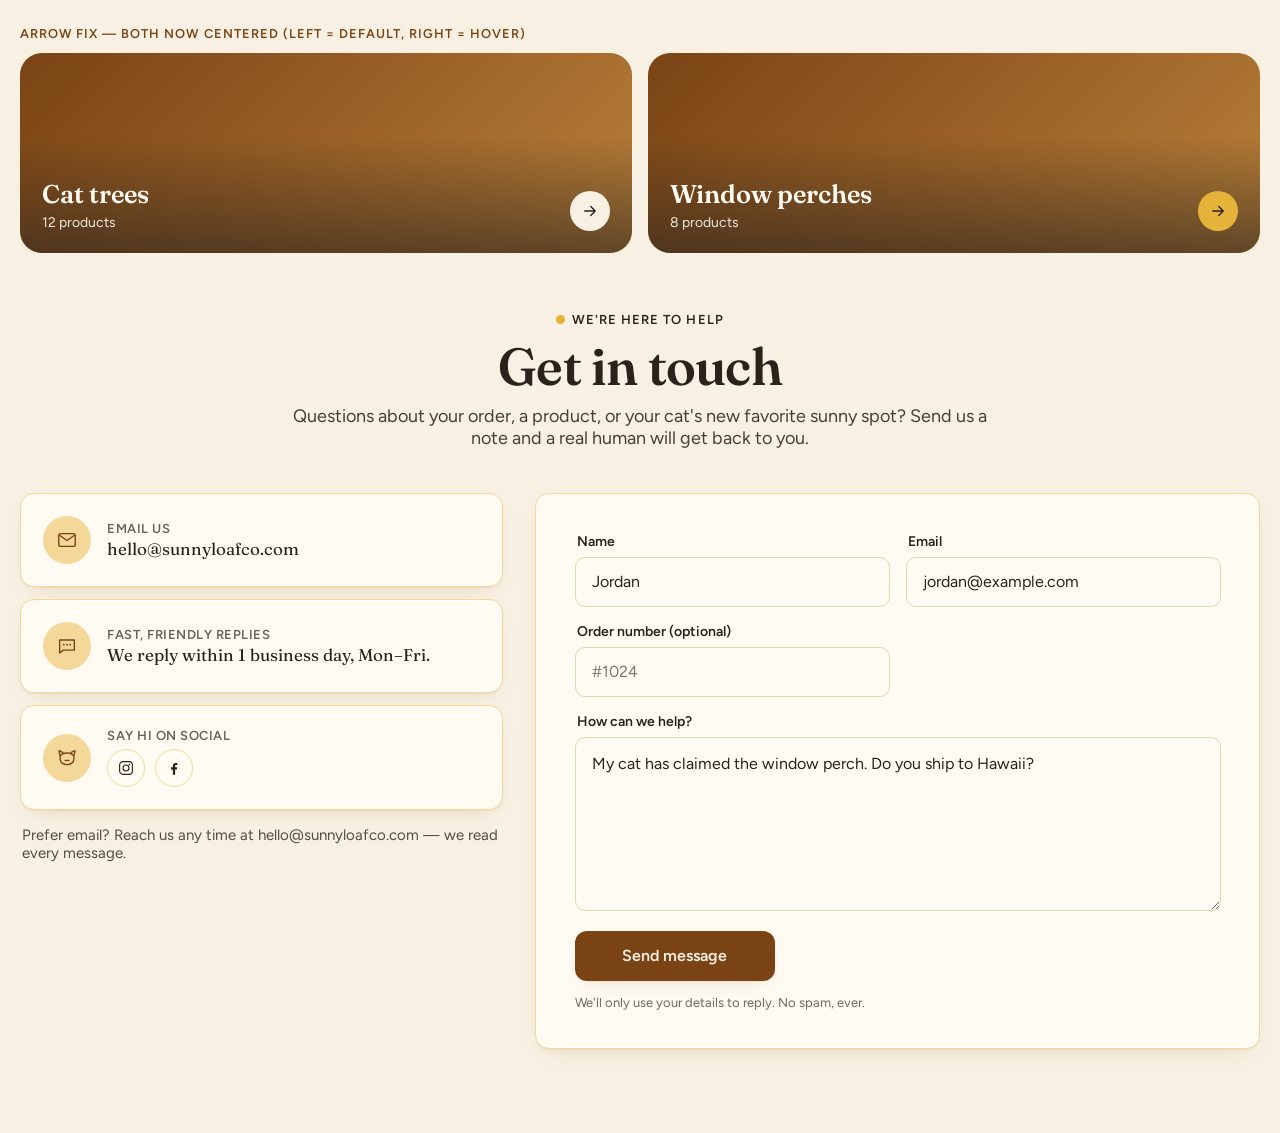
==== docs/preview/contact.html @ ccc84b8a "Add professional contact page, center bento arrow, polish tiles - New sl-contact section: two-column" ====
<!doctype html>
<html lang="en"><head><meta charset="utf-8"><meta name="viewport" content="width=device-width, initial-scale=1"><title>Contact preview</title>
<link href="https://fonts.googleapis.com/css2?family=Fraunces:ital,opsz,wght@0,9..144,400;0,9..144,600;1,9..144,400&family=Figtree:wght@400;500;600&display=swap" rel="stylesheet">
<link rel="stylesheet" href="../../assets/sunnyloaf.css">
<style>
 :root{--font-heading--family:'Fraunces',serif;--font-body--family:'Figtree',sans-serif;--font-subheading--family:'Figtree',sans-serif;--page-width:1280px;--page-margin:20px}
 *{box-sizing:border-box}body{margin:0;background:var(--sl-milk);color:var(--sl-charcoal);font-family:var(--font-body--family)}
 h1,h2,h3{font-family:var(--font-heading--family);font-weight:600}
 .button{display:inline-flex;align-items:center;justify-content:center;background:var(--sl-crust);color:var(--sl-milk);border-radius:12px;font-weight:600;text-decoration:none;padding:0 28px;min-height:50px;border:none;font-family:var(--font-body--family);cursor:pointer;font-size:1rem}
 .demo-label{max-width:1280px;margin:28px auto 0;padding:0 20px;font:600 0.8rem/1 'Figtree';letter-spacing:.08em;text-transform:uppercase;color:var(--sl-crust)}
 .bento-demo{max-width:1280px;margin:12px auto 0;padding:0 20px;display:grid;grid-template-columns:repeat(2,1fr);gap:16px}
 .bento-card{position:relative;height:200px;border-radius:22px;overflow:hidden;background:linear-gradient(135deg,#7a4314,#b9803a)}
 .bento-card::after{content:'';position:absolute;inset:0;background:linear-gradient(0deg,rgba(42,35,28,.62),transparent 58%)}
 .sl-bento__label{position:absolute;inset:auto 0 0 0;display:flex;align-items:flex-end;justify-content:space-between;gap:12px;padding:22px;z-index:2}
 .sl-bento__title{margin:0;color:#fffbf3;font-size:1.6rem}
 .sl-bento__count{display:block;margin-top:4px;font-size:.875rem;color:#fffbf3;opacity:.9}
</style></head>
<body class="sl-warm-shadows">

<p class="demo-label">Arrow fix — both now centered (left = default, right = hover)</p>
<div class="bento-demo">
  <div class="bento-card">
    <div class="sl-bento__label">
      <span><h3 class="sl-bento__title">Cat trees</h3><span class="sl-bento__count">12 products</span></span>
      <span class="sl-bento__arrow"><span class="sl-icon"><svg viewBox="0 0 24 24" fill="none" stroke="currentColor" stroke-width="1.8" stroke-linecap="round" stroke-linejoin="round"><path d="M5 12h14M13 6l6 6-6 6"/></svg></span></span>
    </div>
  </div>
  <div class="bento-card">
    <div class="sl-bento__label">
      <span><h3 class="sl-bento__title">Window perches</h3><span class="sl-bento__count">8 products</span></span>
      <span class="sl-bento__arrow" style="background:var(--sl-butter)"><span class="sl-icon"><svg viewBox="0 0 24 24" fill="none" stroke="currentColor" stroke-width="1.8" stroke-linecap="round" stroke-linejoin="round"><path d="M5 12h14M13 6l6 6-6 6"/></svg></span></span>
    </div>
  </div>
</div>

<div class="sl-contact sl-section sl-scheme--light" style="--sl-pad-top:56px;--sl-pad-bottom:84px">
  <div class="sl-container">
    <div class="sl-section-head sl-section-head--center">
      <p class="sl-eyebrow">We're here to help</p>
      <h1 class="sl-heading sl-contact__heading">Get in touch</h1>
      <p class="sl-subheading">Questions about your order, a product, or your cat's new favorite sunny spot? Send us a note and a real human will get back to you.</p>
    </div>
    <div class="sl-contact__grid">
      <aside class="sl-contact__aside">
        <a class="sl-contact__method sl-card sl-card--shadow" href="#">
          <span class="sl-contact__method-icon"><span class="sl-icon"><svg viewBox="0 0 24 24" fill="none" stroke="currentColor" stroke-width="1.5" stroke-linejoin="round"><rect x="3" y="5" width="18" height="14" rx="2"/><path d="M3.5 6.5 12 12.5l8.5-6"/></svg></span></span>
          <span class="sl-contact__method-body"><span class="sl-contact__method-label">Email us</span><span class="sl-contact__method-value">hello@sunnyloafco.com</span></span>
        </a>
        <div class="sl-contact__method sl-card sl-card--shadow">
          <span class="sl-contact__method-icon"><span class="sl-icon"><svg viewBox="0 0 24 24" fill="none" stroke="currentColor" stroke-width="1.5" stroke-linejoin="round"><path d="M4 5.5h16v11H8l-4 3.2z"/><path d="M8.5 10.5h.01M12 10.5h.01M15.5 10.5h.01" stroke-width="2" stroke-linecap="round"/></svg></span></span>
          <span class="sl-contact__method-body"><span class="sl-contact__method-label">Fast, friendly replies</span><span class="sl-contact__method-value">We reply within 1 business day, Mon–Fri.</span></span>
        </div>
        <div class="sl-contact__method sl-card sl-card--shadow">
          <span class="sl-contact__method-icon"><span class="sl-icon"><svg viewBox="0 0 24 24" fill="none" stroke="currentColor" stroke-width="1.5" stroke-linejoin="round"><path d="M4.5 9.5 3.2 4.8c-.1-.5.4-.9.9-.6L8 6.3M19.5 9.5l1.3-4.7c.1-.5-.4-.9-.9-.6L16 6.3"/><path d="M4.5 10.5c0-2.2 3.4-4 7.5-4s7.5 1.8 7.5 4v2.8c0 3.5-3.4 5.9-7.5 5.9s-7.5-2.4-7.5-5.9z"/><path d="M9.3 12.2h.01M14.7 12.2h.01" stroke-width="2"/><path d="M12 14.2c-.7.8-1.8.8-2.5 0M12 14.2c.7.8 1.8.8 2.5 0"/></svg></span></span>
          <span class="sl-contact__method-body"><span class="sl-contact__method-label">Say hi on social</span>
            <span class="sl-contact__social">
              <a href="#" aria-label="Instagram"><span class="sl-icon"><svg viewBox="0 0 24 24" fill="none" stroke="currentColor" stroke-width="1.5"><rect x="3.5" y="3.5" width="17" height="17" rx="4.5"/><circle cx="12" cy="12" r="4"/><circle cx="16.6" cy="7.4" r="1.1" fill="currentColor" stroke="none"/></svg></span></a>
              <a href="#" aria-label="Facebook"><span class="sl-icon"><svg viewBox="0 0 24 24" fill="currentColor"><path d="M13.5 21v-7h2.4l.4-2.9h-2.8V9.3c0-.84.26-1.4 1.46-1.4H16.5V5.3c-.27-.04-1.2-.12-2.27-.12-2.25 0-3.79 1.37-3.79 3.9v2.02H8v2.9h2.44V21z"/></svg></span></a>
            </span>
          </span>
        </div>
        <p class="sl-contact__note">Prefer email? Reach us any time at hello@sunnyloafco.com — we read every message.</p>
      </aside>

      <div class="sl-contact__form-wrap sl-card sl-card--shadow">
        <div class="sl-contact__fields">
          <div class="sl-field sl-field--half"><label>Name</label><input class="sl-input" type="text" value="Jordan"></div>
          <div class="sl-field sl-field--half"><label>Email</label><input class="sl-input" type="email" value="jordan@example.com"></div>
          <div class="sl-field sl-field--half"><label>Order number (optional)</label><input class="sl-input" type="text" placeholder="#1024"></div>
          <div class="sl-field sl-field--full"><label>How can we help?</label><textarea class="sl-input sl-textarea" rows="6">My cat has claimed the window perch. Do you ship to Hawaii?</textarea></div>
        </div>
        <button class="button sl-contact__submit">Send message</button>
        <p class="sl-contact__privacy">We'll only use your details to reply. No spam, ever.</p>
      </div>
    </div>
  </div>
</div>
</body></html>
---- assets/sunnyloaf.css ----
/*
 * Sunny Loaf Co. brand layer for the Horizon theme.
 * Loaded after base.css. Holds the three colour schemes, warm shadows and the
 * styles for every custom `sl-*` section and block.
 */

:root {
  --sl-milk: #f8f1e3;
  --sl-milk-rgb: 248 241 227;
  --sl-charcoal: #2a231c;
  --sl-charcoal-rgb: 42 35 28;
  --sl-crust: #7a4314;
  --sl-crust-rgb: 122 67 20;
  --sl-butter: #e5b33a;
  --sl-butter-rgb: 229 179 58;
  --sl-wheat: #f3d89a;
  --sl-wheat-rgb: 243 216 154;
  --sl-warm-white: #fffbf3;
  --sl-line: #e8d5a8;
  --sl-radius-sm: 10px;
  --sl-radius: 14px;
  --sl-radius-lg: 22px;
  --sl-shadow: 0 1px 2px rgb(var(--sl-crust-rgb) / 0.06), 0 8px 24px -12px rgb(var(--sl-crust-rgb) / 0.22);
  --sl-shadow-lift: 0 2px 4px rgb(var(--sl-crust-rgb) / 0.08), 0 18px 36px -16px rgb(var(--sl-crust-rgb) / 0.3);
  --sl-section-space: clamp(48px, 8vw, 104px);
  --sl-gap: clamp(12px, 2vw, 24px);
}

/* ---------- Colour schemes ---------- */
.sl-scheme--light,
.sl-scheme--accent,
.sl-scheme--dark {
  color: var(--color-foreground);
  background-color: var(--color-background);
}

.sl-scheme--light {
  --color-background: var(--sl-milk);
  --color-background-rgb: var(--sl-milk-rgb);
  --color: var(--sl-charcoal);
  --color-foreground: var(--sl-charcoal);
  --color-foreground-rgb: var(--sl-charcoal-rgb);
  --color-border: var(--sl-wheat);
  --color-border-rgb: var(--sl-wheat-rgb);
  --sl-card-bg: var(--sl-warm-white);
}

.sl-scheme--accent {
  --color-background: var(--sl-wheat);
  --color-background-rgb: var(--sl-wheat-rgb);
  --color: var(--sl-charcoal);
  --color-foreground: var(--sl-charcoal);
  --color-foreground-rgb: var(--sl-charcoal-rgb);
  --color-border: var(--sl-butter);
  --color-border-rgb: var(--sl-butter-rgb);
  --sl-card-bg: var(--sl-milk);
}

.sl-scheme--dark {
  --color-background: var(--sl-charcoal);
  --color-background-rgb: var(--sl-charcoal-rgb);
  --color: var(--sl-milk);
  --color-foreground: var(--sl-milk);
  --color-foreground-rgb: var(--sl-milk-rgb);
  --color-border: rgb(var(--sl-milk-rgb) / 0.18);
  --color-border-rgb: var(--sl-milk-rgb);
  --color-primary-button-border: var(--sl-butter);
  --color-secondary-button-background: transparent;
  --color-secondary-button-text: var(--sl-milk);
  --color-secondary-button-border: var(--sl-butter);
  --color-secondary-button-hover-background: rgb(var(--sl-butter-rgb) / 0.16);
  --color-secondary-button-hover-text: var(--sl-milk);
  --color-secondary-button-hover-border: var(--sl-butter);
  --color-input-background: rgb(var(--sl-milk-rgb) / 0.08);
  --color-input-text: var(--sl-milk);
  --color-input-border: rgb(var(--sl-milk-rgb) / 0.3);
  --sl-card-bg: rgb(var(--sl-milk-rgb) / 0.06);
}

.sl-scheme--dark a:not(.button, .button-secondary):hover {
  color: var(--sl-butter);
}

/* Warm shadows (Theme settings > Sunny Loaf) */
.sl-warm-shadows :is(.button, .add-to-cart-button):not(.button-unstyled, .button-secondary) {
  box-shadow: var(--sl-shadow);
}

.sl-warm-shadows :is(.product-card, .sl-card) {
  transition: box-shadow 0.25s ease, transform 0.25s ease;
}

@media (any-pointer: fine) {
  .sl-warm-shadows .sl-card--shadow:hover {
    transform: translateY(-3px);
    box-shadow: var(--sl-shadow-lift);
  }
}

/* Sun Butter as a highlight and hover only */
::selection {
  background: var(--sl-wheat);
  color: var(--sl-charcoal);
}

:focus-visible {
  outline-color: var(--sl-crust);
}

/* ---------- Shared building blocks ---------- */
.sl-section {
  padding-block: var(--sl-pad-top, var(--sl-section-space)) var(--sl-pad-bottom, var(--sl-section-space));
}

.sl-container {
  width: 100%;
  max-width: var(--page-width, 1280px);
  margin-inline: auto;
  padding-inline: var(--page-margin, 16px);
}

.sl-eyebrow {
  display: inline-flex;
  align-items: center;
  gap: 0.5em;
  margin: 0 0 12px;
  font-family: var(--font-subheading--family);
  font-weight: 600;
  font-size: 0.8125rem;
  letter-spacing: 0.08em;
  text-transform: uppercase;
}

.sl-eyebrow::before {
  content: '';
  width: 0.7em;
  height: 0.7em;
  border-radius: 50%;
  background: var(--sl-butter);
  flex: none;
}

.sl-heading {
  margin: 0;
  letter-spacing: -0.015em;
  text-wrap: balance;
}

.sl-subheading {
  margin: 12px 0 0;
  max-width: 60ch;
  font-size: clamp(1rem, 0.95rem + 0.3vw, 1.125rem);
  opacity: 0.86;
  text-wrap: pretty;
}

.sl-section-head {
  margin-bottom: clamp(24px, 4vw, 44px);
}

.sl-section-head--center {
  text-align: center;
}

.sl-section-head--center .sl-subheading {
  margin-inline: auto;
}

.sl-rte > :first-child {
  margin-top: 0;
}

.sl-rte > :last-child {
  margin-bottom: 0;
}

.sl-card {
  background: var(--sl-card-bg, var(--sl-warm-white));
  border: 1px solid var(--color-border);
  border-radius: var(--sl-radius);
}

.sl-warm-shadows .sl-card--shadow {
  box-shadow: var(--sl-shadow);
}

.sl-icon {
  display: inline-flex;
  align-items: center;
  justify-content: center;
  width: var(--sl-icon-size, 44px);
  height: var(--sl-icon-size, 44px);
  flex: none;
}

.sl-icon svg,
.sl-icon img {
  width: 100%;
  height: 100%;
  object-fit: contain;
}

.sl-buttons {
  display: flex;
  flex-wrap: wrap;
  gap: 12px;
  margin-top: 28px;
}

.sl-buttons .button,
.sl-buttons .button-secondary {
  min-height: 48px;
  padding-inline: 28px;
}

.sl-placeholder-note {
  display: inline-block;
  margin-bottom: 8px;
  padding: 2px 10px;
  border-radius: 100px;
  background: var(--sl-butter);
  color: var(--sl-charcoal);
  font-size: 0.75rem;
  font-weight: 600;
}

.sl-editor-note {
  padding: 16px;
  border: 1px dashed var(--sl-crust);
  border-radius: var(--sl-radius-sm);
  font-size: 0.875rem;
}

.sl-visually-hidden {
  position: absolute !important;
  width: 1px;
  height: 1px;
  overflow: hidden;
  clip: rect(0 0 0 0);
  white-space: nowrap;
}

/* ---------- Hero ---------- */
.sl-hero {
  position: relative;
  display: grid;
  min-height: var(--sl-hero-height-mobile, 78svh);
  overflow: hidden;
  isolation: isolate;
}

@media screen and (min-width: 750px) {
  .sl-hero {
    min-height: var(--sl-hero-height, 72vh);
  }
}

.sl-hero__media {
  position: absolute;
  inset: 0;
  z-index: -2;
}

.sl-hero__media img,
.sl-hero__media video {
  width: 100%;
  height: 100%;
  object-fit: cover;
  object-position: var(--sl-focal, center);
}

@media screen and (max-width: 749px) {
  .sl-hero__media img,
  .sl-hero__media video {
    object-position: var(--sl-focal-mobile, var(--sl-focal, center));
  }

  .sl-hero__media--has-mobile .sl-hero__img--desktop {
    display: none;
  }
}

@media screen and (min-width: 750px) {
  .sl-hero__img--mobile {
    display: none;
  }
}

.sl-hero__overlay {
  position: absolute;
  inset: 0;
  z-index: -1;
  background: linear-gradient(
    var(--sl-overlay-direction, 0deg),
    rgb(var(--sl-charcoal-rgb) / var(--sl-overlay, 0.35)) 0%,
    rgb(var(--sl-charcoal-rgb) / calc(var(--sl-overlay, 0.35) * 0.35)) 60%,
    transparent 100%
  );
}

.sl-hero__inner {
  display: flex;
  flex-direction: column;
  justify-content: var(--sl-v-align-mobile, flex-end);
  align-items: var(--sl-h-align, flex-start);
  text-align: var(--sl-text-align, left);
  padding-block: clamp(40px, 8vw, 96px);
}

@media screen and (min-width: 750px) {
  .sl-hero__inner {
    justify-content: var(--sl-v-align, center);
  }
}

.sl-hero__content {
  max-width: 640px;
}

.sl-hero--on-media {
  color: var(--sl-warm-white);
}

.sl-hero--on-media .sl-hero__heading,
.sl-hero--on-media .sl-subheading {
  color: var(--sl-warm-white);
  text-shadow: 0 1px 18px rgb(var(--sl-charcoal-rgb) / 0.35);
}

.sl-hero--on-media .sl-eyebrow {
  color: var(--sl-warm-white);
}

.sl-hero__heading {
  font-size: clamp(2.375rem, 1.6rem + 3.8vw, 4.5rem);
  line-height: 1.02;
}

.sl-hero__tagline {
  font-family: var(--font-heading--family);
  font-style: italic;
  font-weight: 400;
}

.sl-hero--on-media .button-secondary {
  --color-secondary-button-background: rgb(var(--sl-milk-rgb) / 0.92);
  --color-secondary-button-text: var(--sl-charcoal);
  --color-secondary-button-border: transparent;
}

/* ---------- Benefits ("Why cats love it") ---------- */
.sl-benefits__grid {
  display: grid;
  grid-template-columns: repeat(2, minmax(0, 1fr));
  gap: var(--sl-gap);
}

@media screen and (min-width: 990px) {
  .sl-benefits__grid {
    grid-template-columns: repeat(var(--sl-columns, 4), minmax(0, 1fr));
  }
}

.sl-benefit {
  padding: clamp(18px, 2.4vw, 28px);
  display: flex;
  flex-direction: column;
  gap: 12px;
}

.sl-benefit__title {
  margin: 0;
  font-size: clamp(1.125rem, 1rem + 0.4vw, 1.375rem);
}

.sl-benefit__text {
  margin: 0;
  font-size: 0.9375rem;
  opacity: 0.86;
}

.sl-benefit .sl-icon {
  box-sizing: border-box;
  width: 52px;
  height: 52px;
  padding: 13px;
  margin-bottom: 4px;
  border-radius: 16px;
  background: var(--sl-wheat);
  color: var(--sl-crust);
}

.sl-scheme--dark .sl-benefit .sl-icon {
  background: rgb(var(--sl-butter-rgb) / 0.16);
  color: var(--sl-butter);
}

/* ---------- Bento collections ---------- */
.sl-bento {
  display: grid;
  gap: var(--sl-gap);
  grid-template-columns: repeat(2, minmax(0, 1fr));
  grid-auto-rows: minmax(180px, 46vw);
}

.sl-bento__item:first-child {
  grid-column: span 2;
}

@media screen and (min-width: 750px) {
  .sl-bento {
    grid-template-columns: repeat(4, minmax(0, 1fr));
    grid-auto-rows: minmax(220px, 21vw);
    max-height: none;
  }

  .sl-bento__item:first-child {
    grid-column: span 2;
    grid-row: span 2;
  }

  .sl-bento--count-2 .sl-bento__item {
    grid-column: span 2;
    grid-row: span 2;
  }

  .sl-bento--count-3 .sl-bento__item:not(:first-child),
  .sl-bento--count-4 .sl-bento__item:nth-child(2) {
    grid-column: span 2;
  }
}

@media screen and (min-width: 1400px) {
  .sl-bento {
    grid-auto-rows: 290px;
  }
}

.sl-bento__item {
  position: relative;
  display: block;
  overflow: hidden;
  border-radius: var(--sl-radius-lg);
  background: var(--sl-wheat);
  color: var(--sl-warm-white);
  text-decoration: none;
  isolation: isolate;
}

.sl-bento__item img,
.sl-bento__item .sl-bento__placeholder {
  position: absolute;
  inset: 0;
  width: 100%;
  height: 100%;
  object-fit: cover;
  z-index: -2;
  transition: transform 0.6s cubic-bezier(0.2, 0.7, 0.2, 1);
}

.sl-bento__placeholder {
  fill: rgb(var(--sl-charcoal-rgb) / 0.25);
  background: var(--sl-wheat);
}

.sl-bento__item::after {
  content: '';
  position: absolute;
  inset: 0;
  z-index: -1;
  background: linear-gradient(0deg, rgb(var(--sl-charcoal-rgb) / 0.62), transparent 58%);
}

.sl-bento__item:hover img {
  transform: scale(1.04);
}

.sl-bento__label {
  position: absolute;
  inset: auto 0 0 0;
  display: flex;
  align-items: flex-end;
  justify-content: space-between;
  gap: 12px;
  padding: clamp(14px, 2.2vw, 26px);
}

.sl-bento__title {
  margin: 0;
  color: inherit;
  font-size: clamp(1.25rem, 1rem + 1vw, 1.875rem);
}

.sl-bento__item:first-child .sl-bento__title {
  font-size: clamp(1.5rem, 1.1rem + 1.6vw, 2.5rem);
}

.sl-bento__count {
  display: block;
  margin-top: 4px;
  font-size: 0.875rem;
  opacity: 0.9;
}

.sl-bento__arrow {
  display: grid;
  place-items: center;
  width: 40px;
  height: 40px;
  flex: none;
  border-radius: 50%;
  background: var(--sl-milk);
  color: var(--sl-charcoal);
  transition: background 0.2s ease;
}

.sl-bento__item:hover .sl-bento__arrow {
  background: var(--sl-butter);
}

.sl-bento__arrow .sl-icon {
  width: 18px;
  height: 18px;
}

.sl-bento__arrow svg {
  width: 100%;
  height: 100%;
}

/* ---------- Loaf of the week ---------- */
.sl-lotw__grid {
  display: grid;
  gap: clamp(24px, 5vw, 72px);
  align-items: center;
}

@media screen and (min-width: 750px) {
  .sl-lotw__grid {
    grid-template-columns: minmax(0, 1.1fr) minmax(0, 1fr);
  }

  .sl-lotw--image-right .sl-lotw__media {
    order: 2;
  }
}

.sl-lotw__media {
  position: relative;
  overflow: hidden;
  border-radius: var(--sl-radius-lg);
  aspect-ratio: 4 / 5;
  background: var(--sl-wheat);
}

.sl-lotw__media img,
.sl-lotw__media svg {
  width: 100%;
  height: 100%;
  object-fit: cover;
}

.sl-lotw__badge {
  position: absolute;
  top: 16px;
  left: 16px;
  padding: 6px 14px;
  border-radius: 100px;
  background: var(--sl-butter);
  color: var(--sl-charcoal);
  font-weight: 600;
  font-size: 0.8125rem;
}

.sl-lotw__title {
  margin: 0;
  font-size: clamp(1.75rem, 1.3rem + 2vw, 3rem);
}

.sl-lotw__title a {
  color: inherit;
  text-decoration: none;
}

.sl-lotw__blurb {
  margin-top: 16px;
  font-size: 1.0625rem;
}

.sl-lotw__price {
  margin-top: 16px;
  font-size: 1.25rem;
  font-weight: 600;
}

.sl-lotw__price s {
  margin-left: 8px;
  font-weight: 400;
  opacity: 0.6;
}

.sl-lotw__buy {
  margin-top: 24px;
}

.sl-lotw__link {
  display: inline-block;
  margin-top: 16px;
  font-weight: 600;
  color: inherit;
}

/* ---------- Trust strip ---------- */
.sl-trust__list {
  display: grid;
  grid-template-columns: repeat(2, minmax(0, 1fr));
  gap: 20px var(--sl-gap);
  margin: 0;
  padding: 0;
  list-style: none;
}

@media screen and (min-width: 990px) {
  .sl-trust__list {
    grid-template-columns: repeat(var(--sl-columns, 4), minmax(0, 1fr));
  }
}

.sl-trust__item {
  display: flex;
  align-items: flex-start;
  gap: 12px;
  --sl-icon-size: 32px;
}

.sl-trust__item .sl-icon {
  color: var(--sl-crust);
}

.sl-scheme--dark .sl-trust__item .sl-icon {
  color: var(--sl-butter);
}

.sl-trust__title {
  margin: 0;
  font-family: var(--font-body--family);
  font-weight: 600;
  font-size: 0.9375rem;
}

.sl-trust__text {
  margin: 2px 0 0;
  font-size: 0.875rem;
  opacity: 0.82;
}

@media screen and (max-width: 749px) {
  .sl-trust--compact .sl-trust__item {
    flex-direction: column;
    align-items: center;
    text-align: center;
  }
}

/* ---------- Testimonials and UGC ---------- */
.sl-testimonials__grid {
  display: grid;
  gap: var(--sl-gap);
  grid-template-columns: minmax(0, 1fr);
}

@media screen and (min-width: 750px) {
  .sl-testimonials__grid {
    grid-template-columns: repeat(3, minmax(0, 1fr));
  }
}

.sl-quote {
  margin: 0;
  padding: clamp(20px, 3vw, 32px);
  display: flex;
  flex-direction: column;
  gap: 16px;
}

.sl-quote__stars {
  color: var(--sl-crust);
  letter-spacing: 2px;
}

.sl-quote__text {
  margin: 0;
  font-family: var(--font-heading--family);
  font-size: 1.125rem;
  line-height: 1.45;
}

.sl-quote__author {
  display: flex;
  align-items: center;
  gap: 12px;
  font-size: 0.875rem;
  font-weight: 600;
  margin-top: auto;
}

.sl-quote__author img {
  width: 40px;
  height: 40px;
  border-radius: 50%;
  object-fit: cover;
}

.sl-ugc {
  margin-top: clamp(32px, 5vw, 56px);
}

.sl-ugc__head {
  display: flex;
  flex-wrap: wrap;
  align-items: baseline;
  justify-content: space-between;
  gap: 8px 16px;
  margin-bottom: 16px;
}

.sl-ugc__head h3 {
  margin: 0;
}

.sl-ugc__grid {
  display: grid;
  grid-template-columns: repeat(3, minmax(0, 1fr));
  gap: 8px;
}

@media screen and (min-width: 750px) {
  .sl-ugc__grid {
    grid-template-columns: repeat(6, minmax(0, 1fr));
    gap: 12px;
  }
}

.sl-ugc__tile {
  position: relative;
  display: block;
  aspect-ratio: 1;
  overflow: hidden;
  border-radius: var(--sl-radius-sm);
  background: var(--sl-wheat);
}

.sl-ugc__tile img,
.sl-ugc__tile svg {
  width: 100%;
  height: 100%;
  object-fit: cover;
}

.sl-ugc__tile--empty {
  display: grid;
  place-items: center;
  color: rgb(var(--sl-charcoal-rgb) / 0.55);
  --sl-icon-size: 36px;
}

/* ---------- Email signup ---------- */
.sl-signup__inner {
  display: grid;
  gap: 24px;
  align-items: center;
  padding: clamp(28px, 5vw, 64px);
  border-radius: var(--sl-radius-lg);
}

@media screen and (min-width: 990px) {
  .sl-signup__inner {
    grid-template-columns: minmax(0, 1.1fr) minmax(0, 1fr);
    gap: 48px;
  }
}

.sl-signup--boxed .sl-signup__inner {
  background: var(--sl-card-bg);
  border: 1px solid var(--color-border);
}

.sl-signup__form-row {
  display: flex;
  flex-wrap: wrap;
  gap: 10px;
}

.sl-input {
  flex: 1 1 220px;
  min-height: 50px;
  padding: 0 16px;
  border: 1px solid var(--color-input-border, var(--sl-line));
  border-radius: var(--sl-radius-sm);
  background: var(--color-input-background, var(--sl-warm-white));
  color: var(--color-input-text, var(--sl-charcoal));
  font: inherit;
  font-size: 1rem;
}

.sl-input::placeholder {
  color: currentcolor;
  opacity: 0.6;
}

.sl-signup__form-row .button {
  min-height: 50px;
  padding-inline: 28px;
}

.sl-form-message {
  margin: 12px 0 0;
  font-size: 0.9375rem;
}

.sl-form-message--error {
  color: #a33a1c;
}

.sl-scheme--dark .sl-form-message--error {
  color: var(--sl-butter);
}

.sl-signup__fineprint {
  margin: 10px 0 0;
  font-size: 0.8125rem;
  opacity: 0.75;
}

/* ---------- FAQ ---------- */
.sl-faq__layout {
  display: grid;
  gap: 24px;
}

@media screen and (min-width: 990px) {
  .sl-faq__layout {
    grid-template-columns: minmax(0, 0.8fr) minmax(0, 1.2fr);
    gap: 64px;
  }
}

.sl-faq__list {
  border-top: 1px solid var(--color-border);
}

.sl-faq__item {
  border-bottom: 1px solid var(--color-border);
}

.sl-faq__item summary {
  display: flex;
  align-items: center;
  justify-content: space-between;
  gap: 16px;
  padding: 20px 0;
  cursor: pointer;
  list-style: none;
  font-weight: 600;
  font-size: 1.0625rem;
}

.sl-faq__item summary::-webkit-details-marker {
  display: none;
}

.sl-faq__icon {
  position: relative;
  width: 28px;
  height: 28px;
  flex: none;
  border-radius: 50%;
  background: var(--sl-wheat);
  color: var(--sl-charcoal);
  transition: background 0.2s ease;
}

.sl-faq__icon::before,
.sl-faq__icon::after {
  content: '';
  position: absolute;
  top: 50%;
  left: 50%;
  width: 11px;
  height: 1.5px;
  background: currentcolor;
  transform: translate(-50%, -50%);
  transition: transform 0.25s ease;
}

.sl-faq__icon::after {
  transform: translate(-50%, -50%) rotate(90deg);
}

.sl-faq__item[open] .sl-faq__icon::after {
  transform: translate(-50%, -50%) rotate(0deg);
}

.sl-faq__item summary:hover .sl-faq__icon {
  background: var(--sl-butter);
}

.sl-faq__answer {
  padding: 0 0 22px;
  max-width: 68ch;
}

/* ---------- Product page: spec strip ---------- */
.sl-specs {
  width: 100%;
}

.sl-specs__title {
  margin: 0 0 10px;
  font-family: var(--font-body--family);
  font-size: 0.8125rem;
  font-weight: 600;
  letter-spacing: 0.08em;
  text-transform: uppercase;
}

.sl-specs__list {
  display: grid;
  grid-template-columns: repeat(auto-fit, minmax(96px, 1fr));
  margin: 0;
  padding: 0;
  border-radius: var(--sl-radius);
  background: var(--sl-wheat);
  overflow: hidden;
  gap: 1px;
  border: 1px solid var(--sl-wheat);
}

.sl-specs__item {
  display: flex;
  flex-direction: column;
  gap: 2px;
  padding: 12px 14px;
  background: var(--sl-warm-white);
}

.sl-specs__item dt {
  font-size: 0.75rem;
  opacity: 0.72;
}

.sl-specs__item dd {
  margin: 0;
  font-weight: 600;
  font-size: 0.9375rem;
}

/* ---------- Product page: trust badges ---------- */
.sl-badges {
  display: grid;
  grid-template-columns: repeat(var(--sl-columns, 2), minmax(0, 1fr));
  gap: 10px;
  width: 100%;
  margin: 0;
  padding: 0;
  list-style: none;
}

.sl-badges__item {
  display: flex;
  align-items: center;
  gap: 10px;
  padding: 10px 12px;
  border-radius: var(--sl-radius-sm);
  background: rgb(var(--sl-wheat-rgb) / 0.55);
  font-size: 0.875rem;
  line-height: 1.3;
  --sl-icon-size: 22px;
}

.sl-badges__item .sl-icon {
  color: var(--sl-crust);
}

/* ---------- Product page: rating slot ---------- */
.sl-rating-slot {
  display: flex;
  align-items: center;
  gap: 8px;
  min-height: 20px;
  font-size: 0.875rem;
}

.sl-rating-slot__stars {
  color: var(--sl-crust);
  letter-spacing: 1px;
}

/* ---------- Product gallery: one image per swipe ---------- */
media-gallery slideshow-slide,
.media-gallery slideshow-slide {
  scroll-snap-stop: always;
}

@media screen and (max-width: 749px) {
  media-gallery slideshow-container,
  media-gallery slideshow-slides {
    overscroll-behavior-x: contain;
  }
}

/* ---------- Recently viewed ---------- */
.sl-recent__grid {
  display: grid;
  grid-template-columns: repeat(2, minmax(0, 1fr));
  gap: var(--sl-gap);
}

@media screen and (min-width: 750px) {
  .sl-recent__grid {
    grid-template-columns: repeat(4, minmax(0, 1fr));
  }
}

.sl-mini-card {
  display: block;
  color: inherit;
  text-decoration: none;
}

.sl-mini-card__media {
  aspect-ratio: 4 / 5;
  overflow: hidden;
  border-radius: var(--sl-radius);
  background: var(--sl-wheat);
}

.sl-mini-card__media img,
.sl-mini-card__media svg {
  width: 100%;
  height: 100%;
  object-fit: cover;
  transition: transform 0.5s ease;
}

.sl-mini-card:hover img {
  transform: scale(1.03);
}

.sl-mini-card__title {
  margin: 10px 0 2px;
  font-size: 0.9375rem;
  font-weight: 600;
}

.sl-mini-card__price {
  font-size: 0.9375rem;
  opacity: 0.85;
}

/* ---------- Cart drawer: free shipping + upsell ---------- */
.sl-ship-bar {
  margin: 0 0 4px;
  padding: 12px 14px;
  border-radius: var(--sl-radius-sm);
  background: rgb(var(--sl-wheat-rgb) / 0.6);
  font-size: 0.875rem;
}

.sl-ship-bar__text {
  margin: 0 0 8px;
}

.sl-ship-bar__track {
  height: 8px;
  border-radius: 100px;
  background: var(--sl-warm-white);
  overflow: hidden;
}

.sl-ship-bar__fill {
  height: 100%;
  width: var(--sl-progress, 0%);
  border-radius: inherit;
  background: linear-gradient(90deg, var(--sl-butter), var(--sl-crust));
  transition: width 0.5s ease;
}

.sl-upsell {
  padding-block: 16px 4px;
}

.sl-upsell__title {
  margin: 0 0 10px;
  font-family: var(--font-body--family);
  font-size: 0.875rem;
  font-weight: 600;
}

.sl-upsell__list {
  display: grid;
  gap: 8px;
  margin: 0;
  padding: 0;
  list-style: none;
}

.sl-upsell__item {
  display: grid;
  grid-template-columns: 56px minmax(0, 1fr) auto;
  align-items: center;
  gap: 12px;
  padding: 8px;
  border-radius: var(--sl-radius-sm);
  background: var(--sl-warm-white);
  border: 1px solid var(--sl-wheat);
}

.sl-upsell__thumb {
  display: block;
  width: 56px;
  height: 56px;
}

.sl-upsell__item img {
  width: 56px;
  height: 56px;
  border-radius: 8px;
  object-fit: cover;
}

.sl-upsell__item product-form-component {
  display: block;
}

.sl-upsell__name {
  display: block;
  font-size: 0.875rem;
  font-weight: 600;
  color: inherit;
  text-decoration: none;
  overflow: hidden;
  text-overflow: ellipsis;
  white-space: nowrap;
}

.sl-upsell__price {
  font-size: 0.8125rem;
  opacity: 0.8;
}

.sl-upsell__add {
  min-height: 36px;
  padding: 0 14px;
  font-size: 0.8125rem;
}

/* ---------- Password page ---------- */
.sl-password {
  position: relative;
  display: grid;
  place-items: center;
  min-height: 100svh;
  padding: 48px 20px 120px;
  text-align: center;
  overflow: hidden;
  isolation: isolate;
}

.sl-password__sun {
  position: absolute;
  left: 50%;
  bottom: -38vmin;
  width: 96vmin;
  height: 96vmin;
  transform: translateX(-50%);
  border-radius: 50%;
  background: radial-gradient(circle, rgb(var(--sl-butter-rgb) / 0.55) 0%, rgb(var(--sl-wheat-rgb) / 0.5) 45%, transparent 70%);
  z-index: -1;
  pointer-events: none;
}

.sl-password__inner {
  width: 100%;
  max-width: 520px;
}

.sl-password__logo {
  display: block;
  width: min(var(--sl-logo-width, 240px), 70vw);
  height: auto;
  margin: 0 auto 28px;
}

.sl-password__heading {
  margin: 0;
  font-size: clamp(2.25rem, 1.6rem + 3vw, 3.5rem);
}

.sl-password__tagline {
  margin: 10px 0 0;
  font-family: var(--font-heading--family);
  font-style: italic;
  font-size: 1.25rem;
}

.sl-password__text {
  margin: 18px auto 0;
  max-width: 44ch;
  opacity: 0.86;
}

.sl-password__form {
  margin-top: 28px;
  text-align: left;
}

.sl-password__social {
  display: inline-flex;
  align-items: center;
  gap: 8px;
  margin-top: 28px;
  color: inherit;
  font-weight: 600;
  text-decoration: none;
  --sl-icon-size: 22px;
}

.sl-password__social:hover {
  color: var(--sl-crust);
}

/* ---------- 404 ---------- */
.sl-404 {
  text-align: center;
}

.sl-404__icon {
  --sl-icon-size: 120px;
  margin-bottom: 20px;
}

.sl-404__code {
  margin: 0 0 8px;
  font-weight: 600;
  letter-spacing: 0.1em;
  opacity: 0.7;
}

.sl-404__search {
  display: flex;
  gap: 10px;
  max-width: 480px;
  margin: 28px auto 0;
}

.sl-404 .sl-buttons {
  justify-content: center;
}

/* ---------- About ---------- */
.sl-about__grid {
  display: grid;
  gap: clamp(28px, 5vw, 72px);
  align-items: center;
}

@media screen and (min-width: 750px) {
  .sl-about__grid {
    grid-template-columns: minmax(0, 0.9fr) minmax(0, 1.1fr);
  }
}

.sl-about__mark {
  display: grid;
  place-items: center;
  padding: clamp(28px, 6vw, 64px);
  border-radius: var(--sl-radius-lg);
  background: var(--sl-wheat);
}

.sl-about__mark img {
  width: 100%;
  max-width: 340px;
  height: auto;
}

.sl-about__definition {
  margin: 24px 0 0;
  padding: 20px 22px;
  border-left: 4px solid var(--sl-butter);
  border-radius: 0 var(--sl-radius-sm) var(--sl-radius-sm) 0;
  background: var(--sl-card-bg, var(--sl-warm-white));
}

.sl-about__definition dt {
  font-family: var(--font-heading--family);
  font-size: 1.5rem;
  font-weight: 600;
}

.sl-about__definition dt span {
  font-family: var(--font-body--family);
  font-size: 0.9375rem;
  font-weight: 400;
  font-style: italic;
  opacity: 0.75;
}

.sl-about__definition dd {
  margin: 6px 0 0;
}

.sl-about__body {
  margin-top: 20px;
}

/* ---------- Footer extras ---------- */
.sl-footer-contact a {
  color: inherit;
}

@media (prefers-reduced-motion: reduce) {
  .sl-bento__item img,
  .sl-mini-card__media img,
  .sl-ship-bar__fill {
    transition: none;
  }
}

/* ---------- Contact page ---------- */
.sl-contact__heading {
  font-size: clamp(2rem, 1.5rem + 2.2vw, 3.25rem);
  line-height: 1.05;
}

.sl-contact__grid {
  display: grid;
  gap: var(--sl-gap);
  grid-template-columns: 1fr;
  align-items: start;
}

@media screen and (min-width: 900px) {
  .sl-contact__grid {
    grid-template-columns: minmax(0, 0.8fr) minmax(0, 1.2fr);
    gap: clamp(20px, 2.5vw, 40px);
  }
}

.sl-contact__aside {
  display: flex;
  flex-direction: column;
  gap: 12px;
}

.sl-contact__method {
  display: flex;
  align-items: center;
  gap: 16px;
  padding: clamp(16px, 2vw, 22px);
  text-decoration: none;
  color: inherit;
  transition: transform 0.2s ease, box-shadow 0.2s ease;
}

a.sl-contact__method:hover {
  transform: translateY(-2px);
}

.sl-contact__method-icon {
  display: grid;
  place-items: center;
  width: 48px;
  height: 48px;
  flex: none;
  border-radius: 50%;
  background: var(--sl-wheat);
  color: var(--sl-crust);
}

.sl-scheme--dark .sl-contact__method-icon {
  background: rgb(var(--sl-butter-rgb) / 0.16);
  color: var(--sl-butter);
}

.sl-contact__method-icon .sl-icon {
  width: 22px;
  height: 22px;
}

.sl-contact__method-body {
  display: flex;
  flex-direction: column;
  gap: 2px;
  min-width: 0;
}

.sl-contact__method-label {
  font-size: 0.8125rem;
  font-weight: 600;
  letter-spacing: 0.04em;
  text-transform: uppercase;
  opacity: 0.7;
}

.sl-contact__method-value {
  font-family: var(--font-heading--family);
  font-size: 1.0625rem;
  word-break: break-word;
}

.sl-contact__social {
  display: flex;
  gap: 10px;
  margin-top: 4px;
}

.sl-contact__social a {
  display: grid;
  place-items: center;
  width: 38px;
  height: 38px;
  border-radius: 50%;
  border: 1px solid var(--color-border);
  color: inherit;
  transition: background 0.2s ease, color 0.2s ease, border-color 0.2s ease;
}

.sl-contact__social a:hover {
  background: var(--sl-crust);
  border-color: var(--sl-crust);
  color: var(--sl-warm-white);
}

.sl-contact__social .sl-icon {
  width: 18px;
  height: 18px;
}

.sl-contact__note {
  margin: 4px 2px 0;
  font-size: 0.9375rem;
  opacity: 0.8;
  text-wrap: pretty;
}

.sl-contact__form-wrap {
  padding: clamp(22px, 3vw, 40px);
}

.sl-contact__fields {
  display: grid;
  grid-template-columns: repeat(2, minmax(0, 1fr));
  gap: 16px;
}

.sl-field {
  display: flex;
  flex-direction: column;
  gap: 7px;
}

.sl-field--full {
  grid-column: 1 / -1;
}

@media screen and (max-width: 559px) {
  .sl-field--half {
    grid-column: 1 / -1;
  }
}

.sl-field label {
  font-size: 0.875rem;
  font-weight: 600;
  padding-inline-start: 2px;
}

.sl-contact__form-wrap .sl-input {
  flex: none;
  width: 100%;
}

.sl-input:focus-visible {
  outline: 2px solid var(--sl-crust);
  outline-offset: 1px;
  border-color: transparent;
}

.sl-scheme--dark .sl-input:focus-visible {
  outline-color: var(--sl-butter);
}

.sl-input--error {
  border-color: #a33a1c;
}

.sl-textarea {
  min-height: 140px;
  padding: 14px 16px;
  line-height: 1.5;
  resize: vertical;
}

.sl-contact__submit {
  width: 100%;
  margin-top: 20px;
  min-height: 52px;
}

@media screen and (min-width: 560px) {
  .sl-contact__submit {
    width: auto;
    min-width: 200px;
  }
}

.sl-contact__privacy {
  margin: 14px 0 0;
  font-size: 0.8125rem;
  opacity: 0.68;
}

.sl-contact__success {
  display: flex;
  flex-direction: column;
  align-items: center;
  gap: 14px;
  padding: clamp(24px, 5vw, 48px) 0;
  text-align: center;
}

.sl-contact__success-icon {
  display: grid;
  place-items: center;
  width: 64px;
  height: 64px;
  border-radius: 50%;
  background: var(--sl-wheat);
  color: var(--sl-crust);
}

.sl-contact__success-icon .sl-icon {
  width: 32px;
  height: 32px;
}

.sl-contact__success .sl-form-message {
  margin: 0;
  font-family: var(--font-heading--family);
  font-size: 1.25rem;
  max-width: 34ch;
}
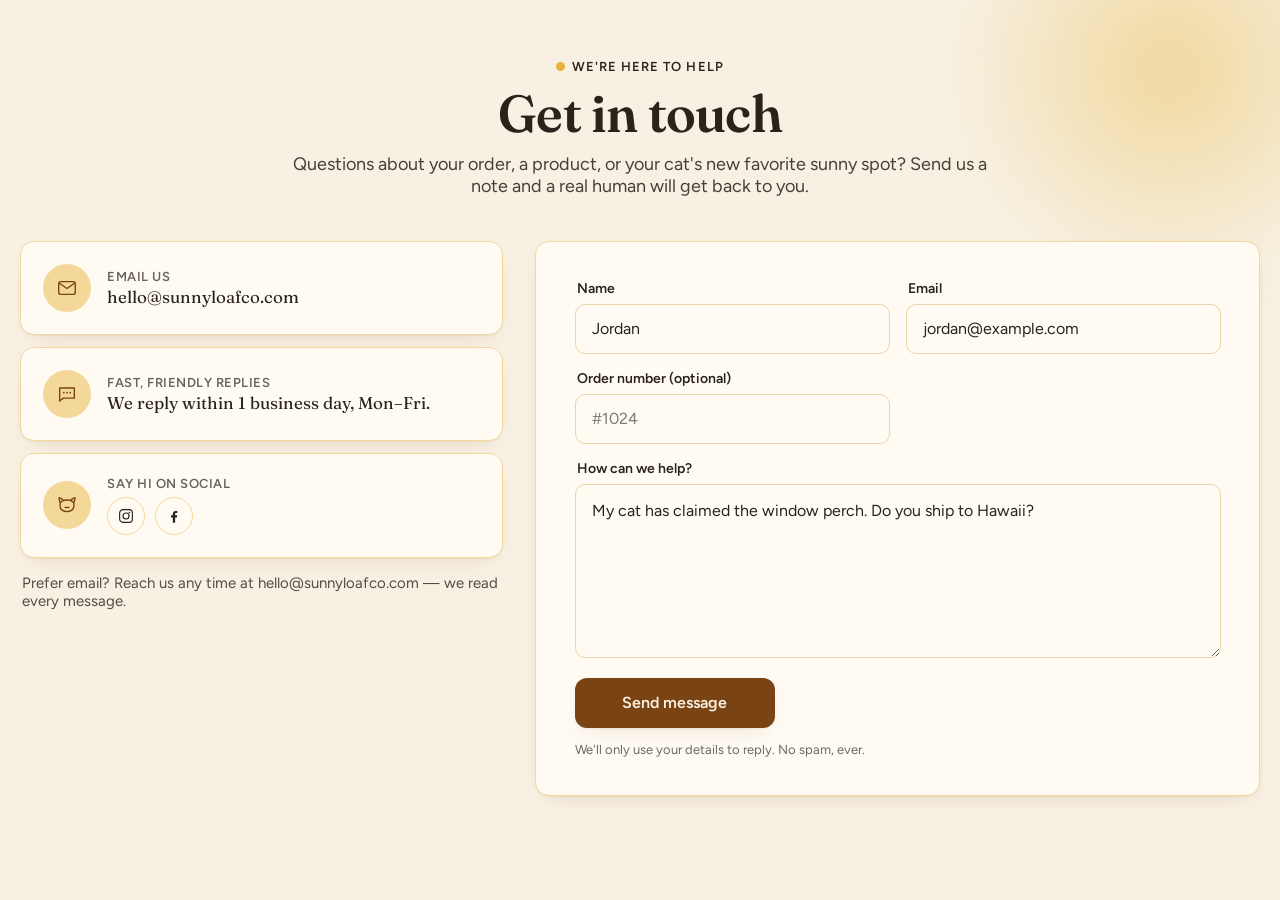
==== commit 277a1c98: "Polish product page rating + contact page - Product: replace unicode stars with crisp SVG stars (par" ====
--- a/docs/preview/contact.html
+++ b/docs/preview/contact.html
@@ -17,23 +17,8 @@
 </style></head>
 <body class="sl-warm-shadows">
 
-<p class="demo-label">Arrow fix — both now centered (left = default, right = hover)</p>
-<div class="bento-demo">
-  <div class="bento-card">
-    <div class="sl-bento__label">
-      <span><h3 class="sl-bento__title">Cat trees</h3><span class="sl-bento__count">12 products</span></span>
-      <span class="sl-bento__arrow"><span class="sl-icon"><svg viewBox="0 0 24 24" fill="none" stroke="currentColor" stroke-width="1.8" stroke-linecap="round" stroke-linejoin="round"><path d="M5 12h14M13 6l6 6-6 6"/></svg></span></span>
-    </div>
-  </div>
-  <div class="bento-card">
-    <div class="sl-bento__label">
-      <span><h3 class="sl-bento__title">Window perches</h3><span class="sl-bento__count">8 products</span></span>
-      <span class="sl-bento__arrow" style="background:var(--sl-butter)"><span class="sl-icon"><svg viewBox="0 0 24 24" fill="none" stroke="currentColor" stroke-width="1.8" stroke-linecap="round" stroke-linejoin="round"><path d="M5 12h14M13 6l6 6-6 6"/></svg></span></span>
-    </div>
-  </div>
-</div>
-
 <div class="sl-contact sl-section sl-scheme--light" style="--sl-pad-top:56px;--sl-pad-bottom:84px">
+  <span class="sl-contact__glow" aria-hidden="true"></span>
   <div class="sl-container">
     <div class="sl-section-head sl-section-head--center">
       <p class="sl-eyebrow">We're here to help</p>
--- a/assets/sunnyloaf.css
+++ b/assets/sunnyloaf.css
@@ -346,6 +346,107 @@
   --color-secondary-button-background: rgb(var(--sl-milk-rgb) / 0.92);
   --color-secondary-button-text: var(--sl-charcoal);
   --color-secondary-button-border: transparent;
+  -webkit-backdrop-filter: blur(4px);
+  backdrop-filter: blur(4px);
+}
+
+/* Depth scrim — anchors text legibility over any photo */
+.sl-hero__scrim {
+  position: absolute;
+  inset: 0;
+  z-index: -1;
+  pointer-events: none;
+  background:
+    radial-gradient(130% 90% at 50% -10%, transparent 42%, rgb(var(--sl-charcoal-rgb) / 0.28) 100%),
+    linear-gradient(0deg, rgb(var(--sl-charcoal-rgb) / 0.4) 0%, transparent 52%);
+}
+
+/* Sun-flare glow — the Sunny Loaf motif */
+.sl-hero__glow {
+  position: absolute;
+  top: -14%;
+  inset-inline-end: -8%;
+  width: min(62vw, 560px);
+  aspect-ratio: 1;
+  z-index: -1;
+  pointer-events: none;
+  border-radius: 50%;
+  background: radial-gradient(
+    circle,
+    rgb(var(--sl-butter-rgb) / 0.6) 0%,
+    rgb(var(--sl-wheat-rgb) / 0.32) 42%,
+    transparent 70%
+  );
+  filter: blur(8px);
+}
+
+.sl-hero--on-media .sl-hero__glow {
+  mix-blend-mode: screen;
+}
+
+/* Eyebrow as a soft chip */
+.sl-hero__eyebrow {
+  padding: 7px 15px 7px 13px;
+  border-radius: 100px;
+  background: rgb(var(--sl-crust-rgb) / 0.1);
+  margin-bottom: 18px;
+}
+
+.sl-hero--on-media .sl-hero__eyebrow {
+  background: rgb(var(--sl-milk-rgb) / 0.16);
+  border: 1px solid rgb(var(--sl-milk-rgb) / 0.24);
+  -webkit-backdrop-filter: blur(10px);
+  backdrop-filter: blur(10px);
+}
+
+/* Trust strip under the CTAs */
+.sl-hero__trust {
+  display: flex;
+  flex-wrap: wrap;
+  gap: 10px 24px;
+  margin: 28px 0 0;
+  padding: 20px 0 0;
+  list-style: none;
+  border-top: 1px solid var(--color-border);
+  max-width: 520px;
+}
+
+.sl-hero--on-media .sl-hero__trust {
+  border-top-color: rgb(var(--sl-milk-rgb) / 0.2);
+  color: var(--sl-warm-white);
+  text-shadow: 0 1px 12px rgb(var(--sl-charcoal-rgb) / 0.4);
+}
+
+.sl-hero__trust li {
+  display: inline-flex;
+  align-items: center;
+  gap: 8px;
+  margin: 0;
+  font-size: 0.875rem;
+  font-weight: 500;
+}
+
+.sl-hero__trust .sl-icon {
+  width: 20px;
+  height: 20px;
+  flex: none;
+  color: var(--sl-butter);
+}
+
+@media (prefers-reduced-motion: no-preference) {
+  .sl-hero__content > * {
+    animation: sl-hero-rise 0.7s cubic-bezier(0.2, 0.7, 0.2, 1) both;
+  }
+  .sl-hero__heading { animation-delay: 0.06s; }
+  .sl-hero__tagline { animation-delay: 0.1s; }
+  .sl-hero__content .sl-subheading:last-of-type { animation-delay: 0.14s; }
+  .sl-hero .sl-buttons { animation-delay: 0.18s; }
+  .sl-hero__trust { animation-delay: 0.24s; }
+}
+
+@keyframes sl-hero-rise {
+  from { opacity: 0; transform: translateY(14px); }
+  to { opacity: 1; transform: translateY(0); }
 }
 
 /* ---------- Benefits ("Why cats love it") ---------- */
@@ -547,29 +648,150 @@
 
 .sl-lotw__media {
   position: relative;
+  isolation: isolate;
+}
+
+.sl-lotw__glow {
+  position: absolute;
+  inset: -8% -10% -10% -8%;
+  z-index: -1;
+  border-radius: 50%;
+  background: radial-gradient(
+    circle at 60% 40%,
+    rgb(var(--sl-butter-rgb) / 0.45) 0%,
+    rgb(var(--sl-wheat-rgb) / 0.3) 40%,
+    transparent 68%
+  );
+  filter: blur(10px);
+}
+
+.sl-lotw__frame {
+  position: relative;
   overflow: hidden;
   border-radius: var(--sl-radius-lg);
   aspect-ratio: 4 / 5;
-  background: var(--sl-wheat);
-}
-
-.sl-lotw__media img,
-.sl-lotw__media svg {
+  background: var(--sl-card-bg, var(--sl-warm-white));
+  border: 1px solid var(--color-border);
+  box-shadow: var(--sl-shadow-lift);
+}
+
+.sl-lotw__frame img {
   width: 100%;
   height: 100%;
   object-fit: cover;
+}
+
+.sl-lotw__placeholder {
+  display: flex;
+  flex-direction: column;
+  align-items: center;
+  justify-content: center;
+  gap: 10px;
+  width: 100%;
+  height: 100%;
+  color: rgb(var(--sl-crust-rgb) / 0.55);
+  background: var(--sl-wheat);
+  font-weight: 600;
+  letter-spacing: 0.02em;
+}
+
+.sl-lotw__placeholder .sl-icon {
+  width: 56px;
+  height: 56px;
 }
 
 .sl-lotw__badge {
   position: absolute;
   top: 16px;
   left: 16px;
-  padding: 6px 14px;
+  z-index: 1;
+  display: inline-flex;
+  align-items: center;
+  gap: 7px;
+  padding: 7px 15px 7px 12px;
   border-radius: 100px;
   background: var(--sl-butter);
   color: var(--sl-charcoal);
   font-weight: 600;
   font-size: 0.8125rem;
+  box-shadow: 0 6px 16px -8px rgb(var(--sl-crust-rgb) / 0.5);
+}
+
+.sl-lotw__badge .sl-icon {
+  width: 16px;
+  height: 16px;
+}
+
+.sl-lotw__features {
+  margin: 20px 0 0;
+  padding: 0;
+  list-style: none;
+  display: grid;
+  gap: 11px;
+}
+
+.sl-lotw__features li {
+  display: flex;
+  align-items: flex-start;
+  gap: 11px;
+  font-size: 1rem;
+}
+
+.sl-lotw__features .sl-icon {
+  width: 22px;
+  height: 22px;
+  flex: none;
+  margin-top: 1px;
+  padding: 4px;
+  border-radius: 7px;
+  background: rgb(var(--sl-crust-rgb) / 0.1);
+  color: var(--sl-crust);
+}
+
+.sl-scheme--dark .sl-lotw__features .sl-icon {
+  background: rgb(var(--sl-butter-rgb) / 0.16);
+  color: var(--sl-butter);
+}
+
+.sl-lotw__price-now {
+  font-size: 1.5rem;
+}
+
+.sl-lotw__save {
+  display: inline-block;
+  margin-left: 10px;
+  padding: 3px 11px;
+  border-radius: 100px;
+  background: rgb(var(--sl-crust-rgb) / 0.12);
+  color: var(--sl-crust);
+  font-size: 0.8125rem;
+  font-weight: 600;
+  vertical-align: middle;
+}
+
+.sl-scheme--dark .sl-lotw__save {
+  background: rgb(var(--sl-butter-rgb) / 0.18);
+  color: var(--sl-butter);
+}
+
+.sl-lotw__reassure {
+  display: flex;
+  align-items: center;
+  gap: 8px;
+  margin: 18px 0 0;
+  font-size: 0.875rem;
+  opacity: 0.82;
+}
+
+.sl-lotw__reassure .sl-icon {
+  width: 18px;
+  height: 18px;
+  flex: none;
+  color: var(--sl-crust);
+}
+
+.sl-scheme--dark .sl-lotw__reassure .sl-icon {
+  color: var(--sl-butter);
 }
 
 .sl-lotw__title {
@@ -986,14 +1208,57 @@
 .sl-rating-slot {
   display: flex;
   align-items: center;
-  gap: 8px;
+  gap: 9px;
   min-height: 20px;
   font-size: 0.875rem;
 }
 
-.sl-rating-slot__stars {
-  color: var(--sl-crust);
-  letter-spacing: 1px;
+.sl-stars {
+  position: relative;
+  display: inline-flex;
+  width: max-content;
+  line-height: 0;
+}
+
+.sl-stars__track,
+.sl-stars__fill {
+  display: inline-flex;
+  gap: 2px;
+}
+
+.sl-stars__track {
+  color: rgb(var(--sl-crust-rgb) / 0.22);
+}
+
+.sl-stars__fill {
+  position: absolute;
+  inset-block: 0;
+  inset-inline-start: 0;
+  width: var(--sl-rating, 0%);
+  overflow: hidden;
+  color: var(--sl-butter);
+}
+
+.sl-stars__star {
+  width: 16px;
+  height: 16px;
+  flex: none;
+}
+
+.sl-scheme--dark .sl-stars__track {
+  color: rgb(var(--sl-milk-rgb) / 0.26);
+}
+
+.sl-rating-slot__meta {
+  color: inherit;
+}
+
+.sl-rating-slot__meta strong {
+  font-weight: 600;
+}
+
+.sl-rating-slot__meta span {
+  opacity: 0.68;
 }
 
 /* ---------- Product gallery: one image per swipe ---------- */
@@ -1329,6 +1594,29 @@
 }
 
 /* ---------- Contact page ---------- */
+.sl-contact {
+  position: relative;
+  overflow: hidden;
+  isolation: isolate;
+}
+
+.sl-contact__glow {
+  position: absolute;
+  top: -160px;
+  inset-inline-end: -120px;
+  width: 460px;
+  height: 460px;
+  border-radius: 50%;
+  background: radial-gradient(circle, rgb(var(--sl-butter-rgb) / 0.42), rgb(var(--sl-butter-rgb) / 0) 68%);
+  filter: blur(26px);
+  pointer-events: none;
+  z-index: -1;
+}
+
+.sl-scheme--dark .sl-contact__glow {
+  background: radial-gradient(circle, rgb(var(--sl-butter-rgb) / 0.26), rgb(var(--sl-butter-rgb) / 0) 68%);
+}
+
 .sl-contact__heading {
   font-size: clamp(2rem, 1.5rem + 2.2vw, 3.25rem);
   line-height: 1.05;
@@ -1345,6 +1633,11 @@
   .sl-contact__grid {
     grid-template-columns: minmax(0, 0.8fr) minmax(0, 1.2fr);
     gap: clamp(20px, 2.5vw, 40px);
+  }
+
+  .sl-contact__aside {
+    position: sticky;
+    top: 24px;
   }
 }
 
